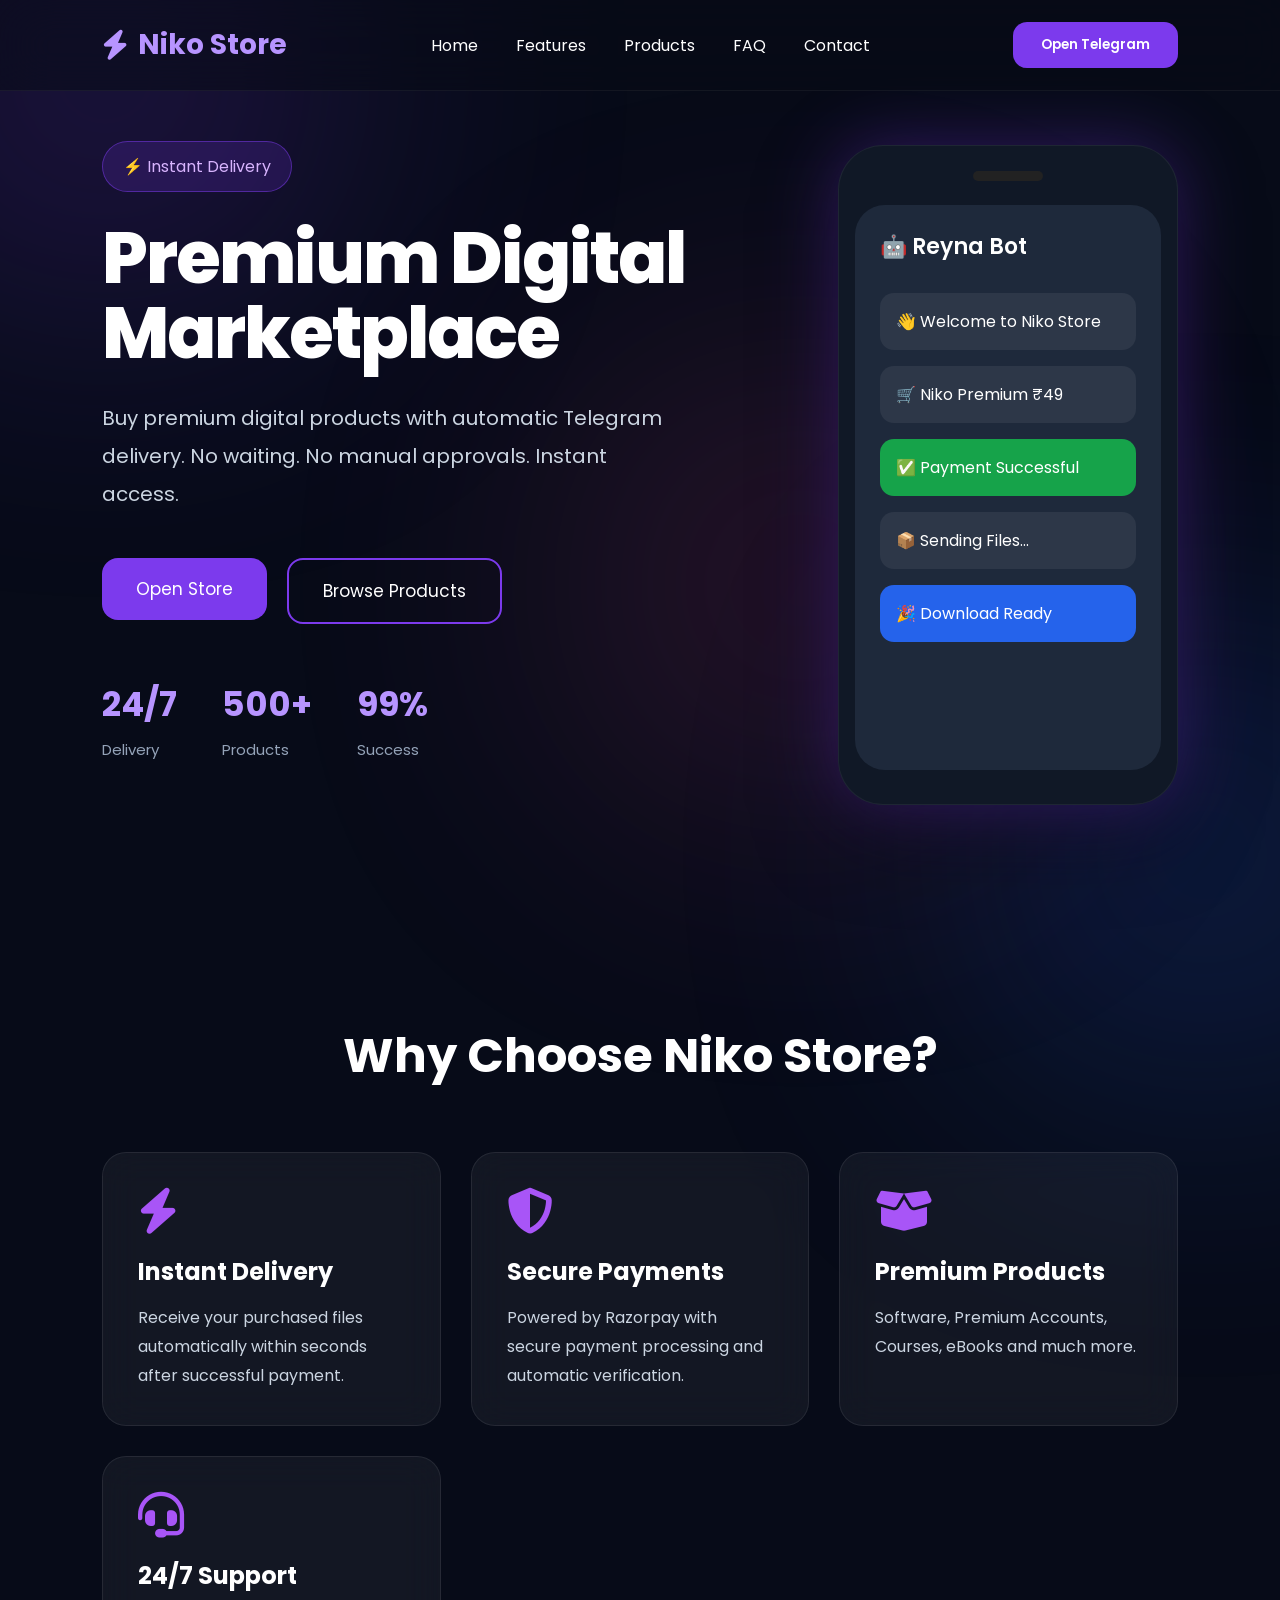
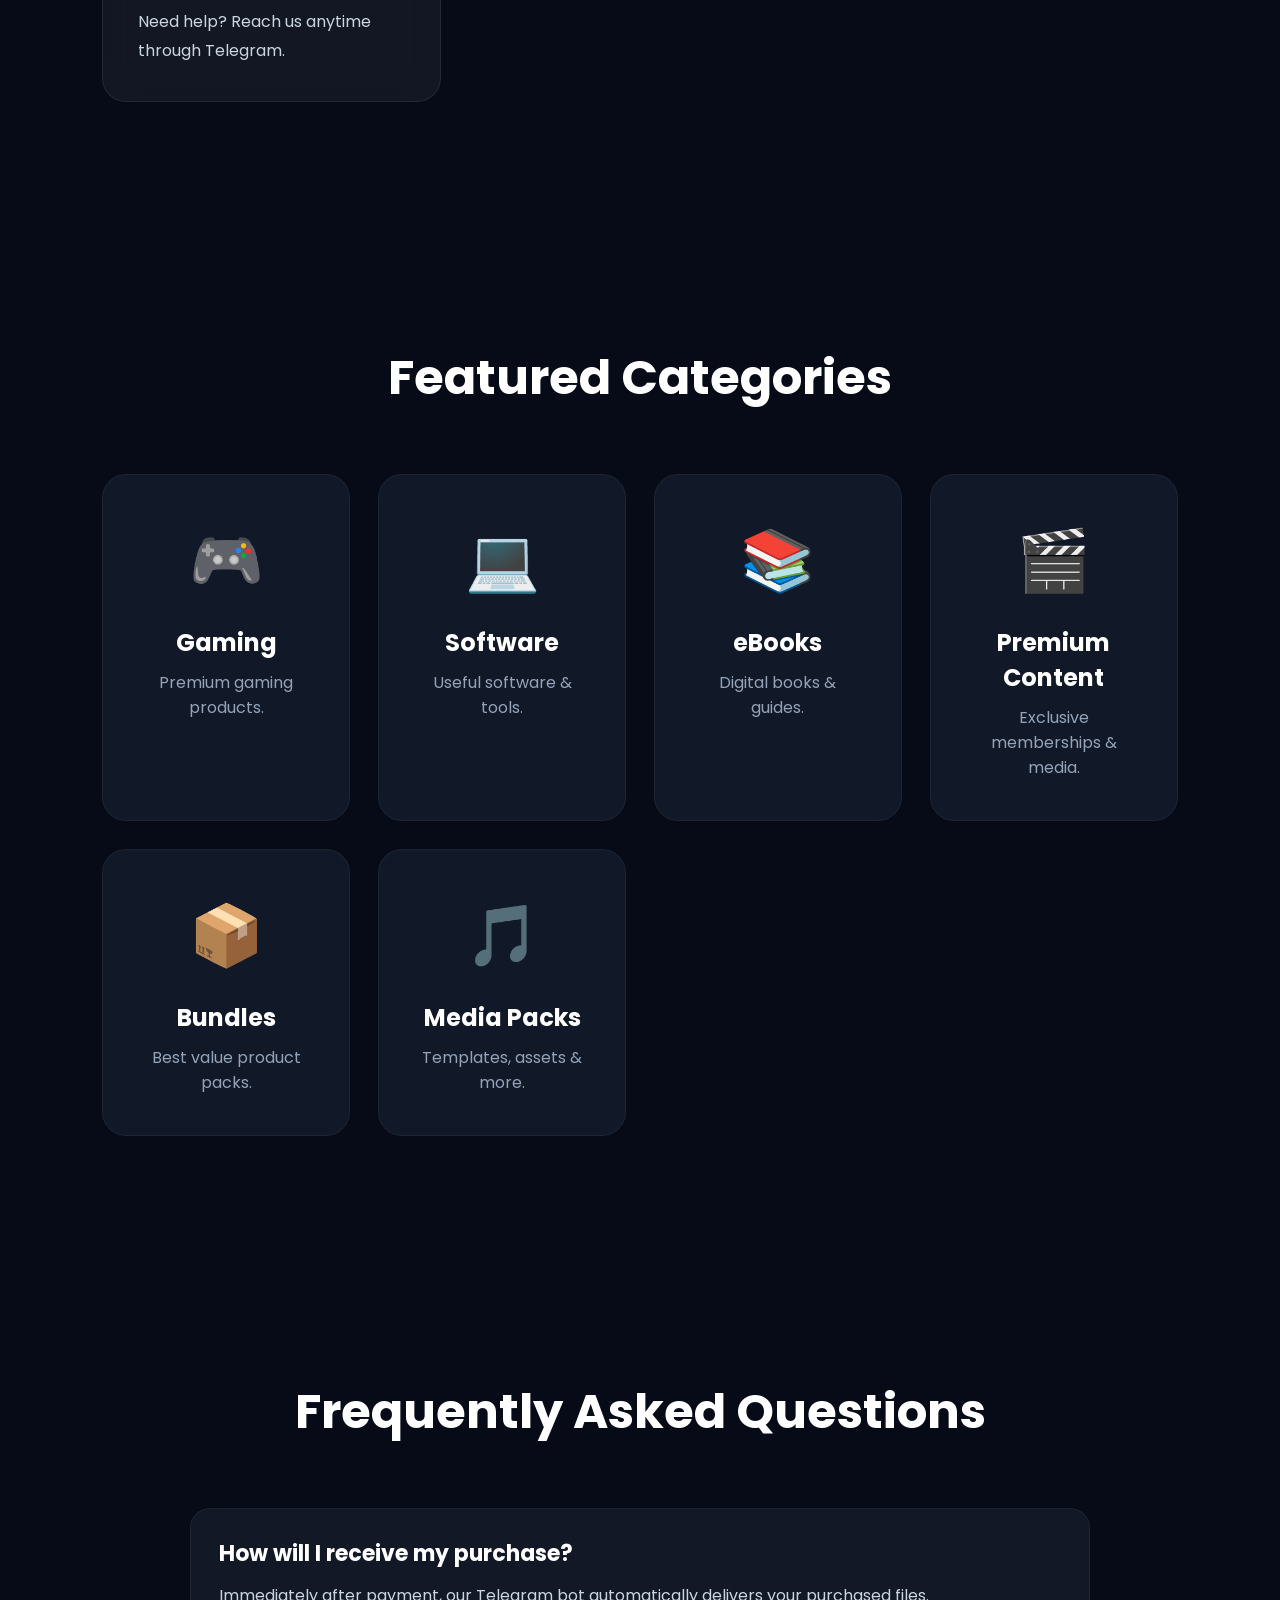
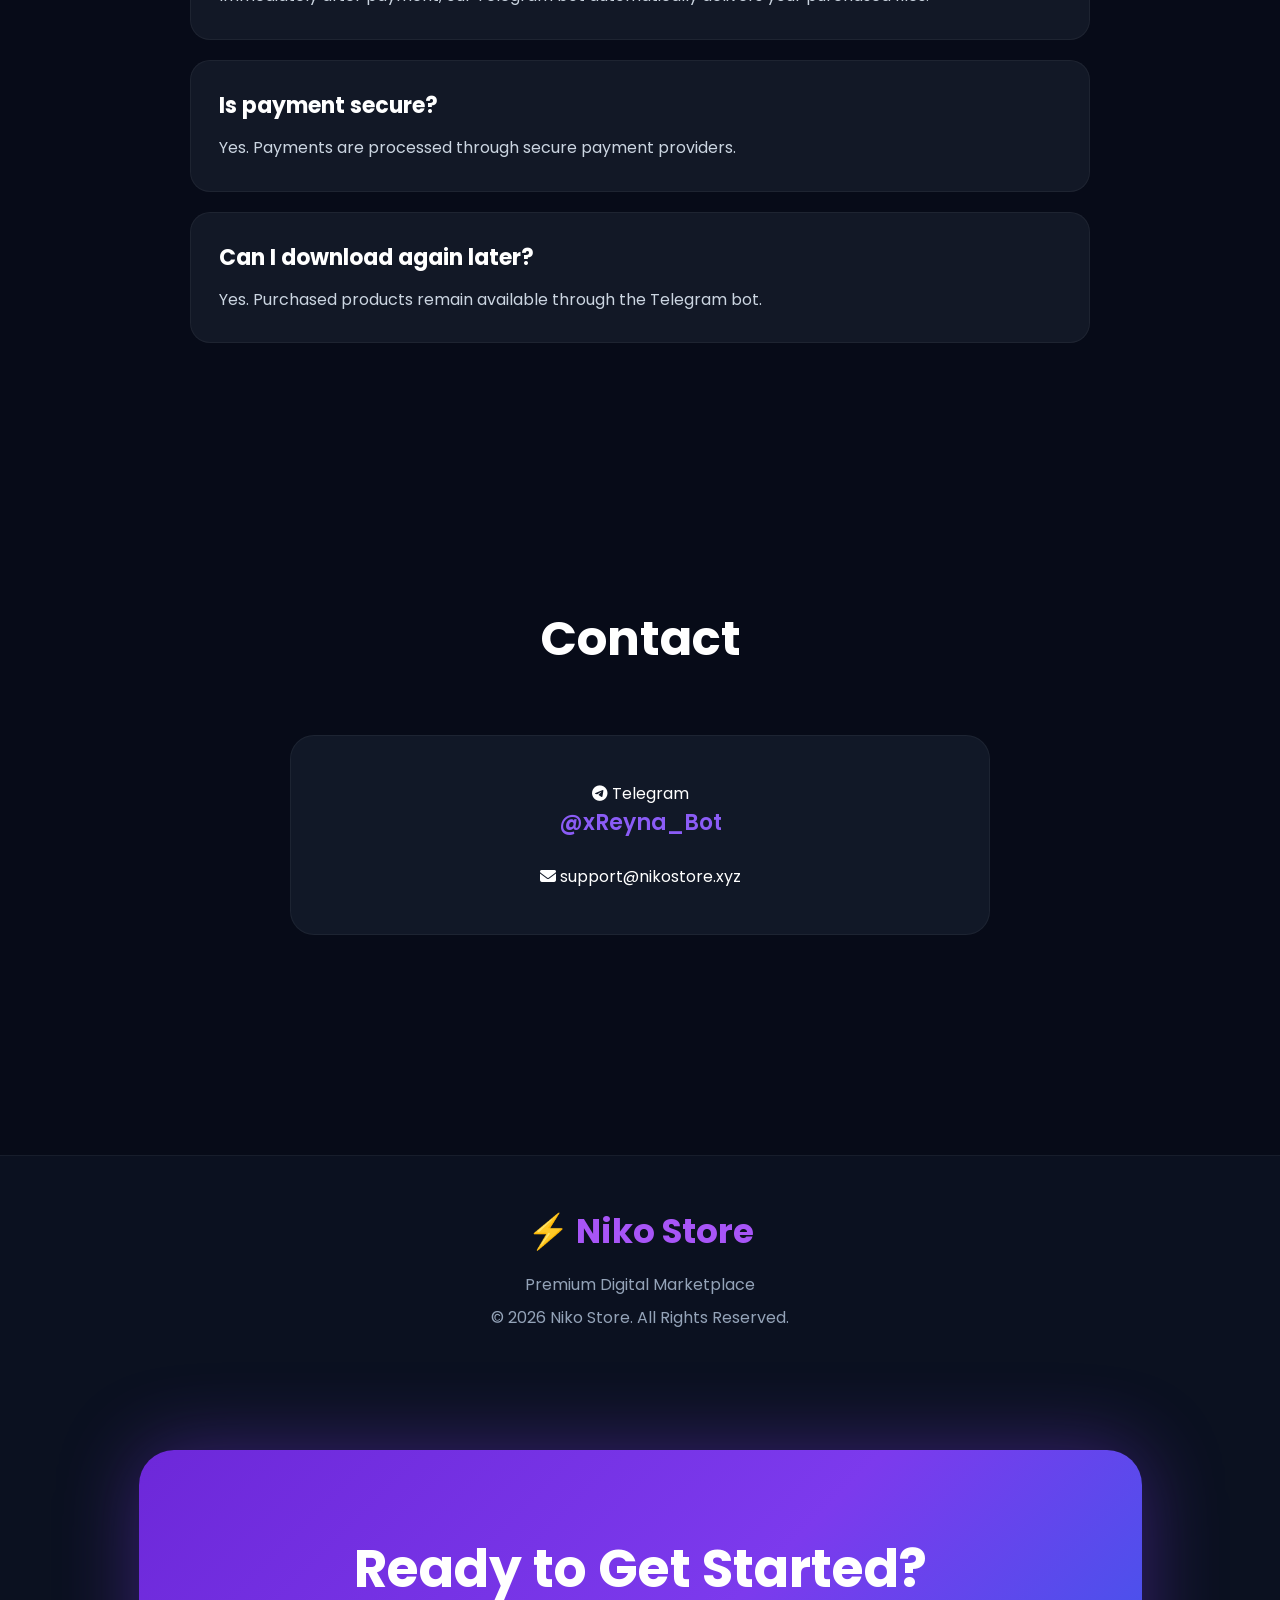
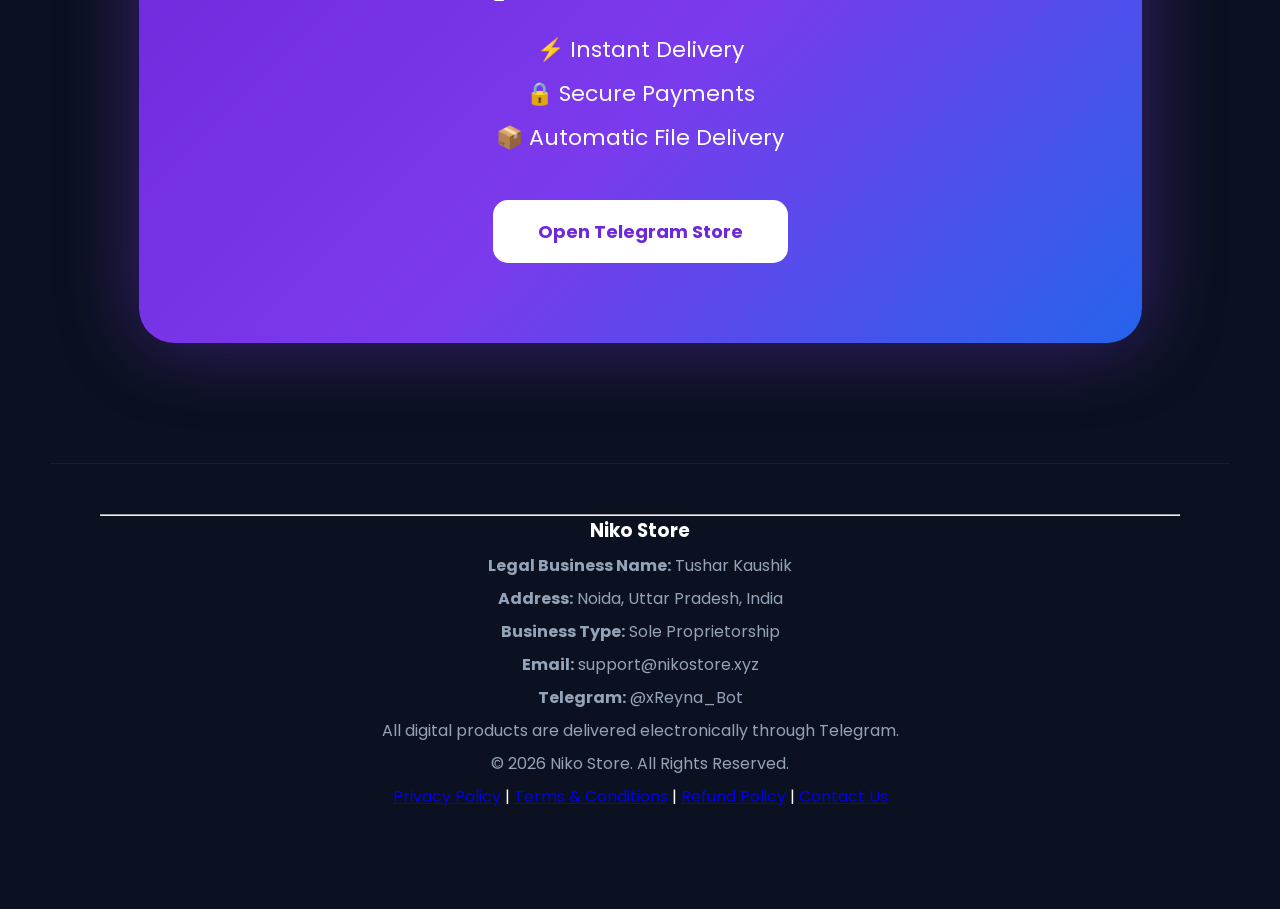
==== index.html @ 5392fd3d "Added policy pages and footer" ====
<!DOCTYPE html>
<html lang="en">

<head>

<meta charset="UTF-8">

<meta name="viewport"
content="width=device-width, initial-scale=1.0">

<title>Niko Store</title>

<link rel="stylesheet" href="style.css">

<link rel="preconnect"
href="https://fonts.googleapis.com">

<link rel="preconnect"
href="https://fonts.gstatic.com"z
crossorigin>

<link href="https://fonts.googleapis.com/css2?family=Poppins:wght@300;400;500;600;700;800&display=swap"
rel="stylesheet">

<link rel="stylesheet"
href="https://cdnjs.cloudflare.com/ajax/libs/font-awesome/6.7.2/css/all.min.css">

</head>

<body>

<div class="blob blob1"></div>

<div class="blob blob2"></div>

<div class="blob blob3"></div>

<nav>

<div class="logo">

<i class="fa-solid fa-bolt"></i>

<span>Niko Store</span>

</div>

<ul>

<li>

<a href="#home">

Home

</a>

</li>

<li>

<a href="#features">

Features

</a>

</li>

<li>

<a href="#products">

Products

</a>

</li>

<li>

<a href="#faq">

FAQ

</a>

</li>

<li>

<a href="#contact">

Contact

</a>

</li>

</ul>

<a href="https://t.me/xReyna_Bot"
target="_blank">

<button class="nav-btn">

Open Telegram

</button>

</a>

</nav>

<section
class="hero"
id="home">

<div class="hero-left">

<span class="badge">

⚡ Instant Delivery

</span>

<h1>

Premium Digital Marketplace

</h1>

<p>

Buy premium digital products with automatic Telegram delivery.

No waiting.

No manual approvals.

Instant access.

</p>

<div class="hero-buttons">

<a
href="https://t.me/xReyna_Bot"
target="_blank">

<button class="primary">

Open Store

</button>

</a>

<button
class="secondary"
onclick="scrollToProducts()">

Browse Products

</button>

</div>

<div class="hero-stats">

<div>

<h2>

24/7

</h2>

<p>

Delivery

</p>

</div>

<div>

<h2>

500+

</h2>

<p>

Products

</p>

</div>

<div>

<h2>

99%

</h2>

<p>

Success

</p>

</div>

</div>

</div>

<div class="hero-right">

<div class="phone">

<div class="phone-top">

<div class="camera"></div>

</div>

<div class="screen">

<div class="chat-header">

🤖 Reyna Bot

</div>

<div class="message">

👋 Welcome to Niko Store

</div>

<div class="message">

🛒 Niko Premium

₹49                                                                                                                                                                                                                                                                                                                                                                                                                                                                                                                                                                                                                                                                                                                                                                                                                                                                                                                                                                                                                                                                                                                                                                                                                                                                                                                                                                                                                                                                                                                                                                                                                                                                                                                                                                                                                                                                                                                                                                                                                                                                                                                                                                                                                                                                                                                                                                                                                                                                                                                                                                                                                                                                                                                                                                                                                                                                                                                                                                                                                                                                                                                                                                                                                                                                                                                                                                                                                                                                                                                                                                                                                                                                                                                                                                                                                                                                                                                                                                                                                                                                                                                                                                                                                                                                                                                                                                                                                                                                                                                                                                                                                                                                                                                                                                                                                                                                                                                                                                                                                                                                                                                                                                                                                                                                                                                                                                                                                                                                                                                                                                                                                                                                                                                                                                                                                                                                                                                                                                                                                                                                                                                                                                                                                                                                                                                                                                                                                                                                                                                                                                                                                                                                                                                                                                                                                                                                                                                                                                                                                                                                                                                                                                                                                                                                                                                                                                                                                                                                                                                                                                                                                                                                                                                                                                                                                                                                                                                                                                                                                                                                                                                                                                                                                                                                                                                                                                                                                                                                                                                                                                                                                                                                                                                                                                                                                                                                                                                                                                                                                                                                                                                                                                                                                                                                                                                                                                                                                                                                                                                                                                                                                                                                                                                                                                                                                                                                                                                                                                                                                                                                                                                                                                                                                                                                                                                                                                                                                                                                                                                                                                                                                                                                                                                                                                                                                                                                                                                                                                                                                                                                                                                                                                                                                                                                                                                                                                                                                                                                                                                                                                                                                                                                                                                                                                                                                                                                                                                                                                                                                                                                                                                                                                                                                                                                                                                                                                                                                                                                                                                                                                                                                                                                                                                                                                                                                                                                                                                                                                                                                                                                                                                                                                                                                                                                                                                                                                                                                                                                                                                                                                                                                                                                                                                                                                                                                                                                                                                                                                                                                                                                                                                                                                                                                                                                                                                                                                                                                                                                                                                                                                                                                                                                                                                                                                                                                                                                                                                                                                                                                                                                                                                                                                                                                                                                                                                                                                                                                                                                                                                                                                                                                                                                                                                                                                                                                                                                                                                                                                                                                                                                                                                                                                                                                                                                                                                                                                                                        

</div>

<div class="message green">

✅ Payment Successful

</div>

<div class="message">

📦 Sending Files...

</div>

<div class="message blue">

🎉 Download Ready

</div>

</div>

</div>

</div>

</section>

<section class="features" id="features">

    <h2 class="section-title">Why Choose Niko Store?</h2>

    <div class="feature-grid">

        <div class="feature-card">
            <i class="fa-solid fa-bolt"></i>
            <h3>Instant Delivery</h3>
            <p>
                Receive your purchased files automatically
                within seconds after successful payment.
            </p>
        </div>

        <div class="feature-card">
            <i class="fa-solid fa-shield-halved"></i>
            <h3>Secure Payments</h3>
            <p>
                Powered by Razorpay with secure payment
                processing and automatic verification.
            </p>
        </div>

        <div class="feature-card">
            <i class="fa-solid fa-box-open"></i>
            <h3>Premium Products</h3>
            <p>
                Software, Premium Accounts,
                Courses, eBooks and much more.
            </p>
        </div>

        <div class="feature-card">
            <i class="fa-solid fa-headset"></i>
            <h3>24/7 Support</h3>
            <p>
                Need help?
                Reach us anytime through Telegram.
            </p>
        </div>

    </div>

</section>

<section class="products" id="products">

<h2 class="section-title">

Featured Categories

</h2>

<div class="product-grid">

<div class="product-card">

<div class="emoji">

🎮

</div>

<h3>

Gaming

</h3>

<p>

Premium gaming products.

</p>

</div>

<div class="product-card">

<div class="emoji">

💻

</div>

<h3>

Software

</h3>

<p>

Useful software & tools.

</p>

</div>

<div class="product-card">

<div class="emoji">

📚

</div>

<h3>

eBooks

</h3>

<p>

Digital books & guides.

</p>

</div>

<div class="product-card">

<div class="emoji">

🎬

</div>

<h3>

Premium Content

</h3>

<p>

Exclusive memberships & media.

</p>

</div>

<div class="product-card">

<div class="emoji">

📦

</div>

<h3>

Bundles

</h3>

<p>

Best value product packs.

</p>

</div>

<div class="product-card">

<div class="emoji">

🎵

</div>

<h3>

Media Packs

</h3>

<p>

Templates, assets & more.

</p>

</div>

</div>

</section>

<section class="faq" id="faq">

<h2 class="section-title">

Frequently Asked Questions

</h2>

<div class="faq-container">

<div class="faq-item">

<h3>

How will I receive my purchase?

</h3>

<p>

Immediately after payment,
our Telegram bot automatically
delivers your purchased files.

</p>

</div>

<div class="faq-item">

<h3>

Is payment secure?

</h3>

<p>

Yes.
Payments are processed through
secure payment providers.

</p>

</div>

<div class="faq-item">

<h3>

Can I download again later?

</h3>

<p>

Yes.
Purchased products remain available
through the Telegram bot.

</p>

</div>

</div>

</section>

<section class="contact" id="contact">

<h2 class="section-title">

Contact

</h2>

<div class="contact-box">

<p>

<i class="fa-brands fa-telegram"></i>

Telegram

</p>

<a
href="https://t.me/xReyna_Bot"
target="_blank">

@xReyna_Bot

</a>

<br><br>

<p>

<i class="fa-solid fa-envelope"></i>

support@nikostore.xyz

</p>

</div>

</section>

<footer>

<div class="footer-logo">

⚡ Niko Store

</div>

<p>

Premium Digital Marketplace

</p>

<p>

© 2026 Niko Store.
All Rights Reserved.

</p>

<section class="cta">

<h2>

Ready to Get Started?

</h2>

<p>

⚡ Instant Delivery

<br>

🔒 Secure Payments

<br>

📦 Automatic File Delivery

</p>

<a href="https://t.me/xReyna_Bot" target="_blank">

<button>

Open Telegram Store

</button>

</a>

</section>

<footer>

    <!-- Existing footer -->

    <div class="legal-info">
        <hr>

        <h3>Niko Store</h3>

        <p><strong>Legal Business Name:</strong> Tushar Kaushik</p>
        <p><strong>Address:</strong> Noida, Uttar Pradesh, India</p>
        <p><strong>Business Type:</strong> Sole Proprietorship</p>
        <p><strong>Email:</strong> support@nikostore.xyz</p>
        <p><strong>Telegram:</strong> @xReyna_Bot</p>
        <p>All digital products are delivered electronically through Telegram.</p>

        <p>© 2026 Niko Store. All Rights Reserved.</p>

        <!-- ADD THESE HERE -->
        <div class="footer-links">
            <a href="privacy.html">Privacy Policy</a> |
            <a href="terms.html">Terms & Conditions</a> |
            <a href="refund.html">Refund Policy</a> |
            <a href="contact.html">Contact Us</a>
        </div>

    </div>

</footer>

</footer>

<script src="script.js"></script>

</body>

</html>
---- style.css ----
/* =======================================
   NIKO STORE
======================================= */

*{
margin:0;
padding:0;
box-sizing:border-box;
font-family:'Poppins',sans-serif;
scroll-behavior:smooth;
}

body{

background:#070b18;
color:#fff;
overflow-x:hidden;

}

/* ==========================
BACKGROUND
========================== */

.blob{

position:fixed;

width:450px;

height:450px;

border-radius:50%;

filter:blur(140px);

opacity:.25;

z-index:-2;

animation:float 14s infinite ease-in-out;

}

.blob1{

background:#7c3aed;

top:-150px;

left:-120px;

}

.blob2{

background:#2563eb;

bottom:-180px;

right:-150px;

animation-delay:2s;

}

.blob3{

background:#ec4899;

top:40%;

left:45%;

opacity:.18;

animation-delay:5s;

}

/* ==========================
NAVBAR
========================== */

nav{

position:fixed;

top:0;

left:0;

width:100%;

padding:22px 8%;

display:flex;

justify-content:space-between;

align-items:center;

backdrop-filter:blur(25px);

background:rgba(9,12,22,.55);

border-bottom:1px solid rgba(255,255,255,.05);

z-index:999;

}

.logo{

display:flex;

align-items:center;

gap:10px;

font-size:28px;

font-weight:700;

color:#b794ff;

}

.logo i{

font-size:30px;

}

nav ul{

display:flex;

list-style:none;

gap:38px;

}

nav a{

color:white;

text-decoration:none;

transition:.35s;

}

nav a:hover{

color:#9f7aea;

}

.nav-btn{

padding:13px 28px;

border:none;

border-radius:14px;

background:#7c3aed;

color:white;

font-weight:600;

cursor:pointer;

transition:.35s;

}

.nav-btn:hover{

transform:translateY(-3px);

box-shadow:0 0 35px #7c3aed;

}

/* ==========================
HERO
========================== */

.hero{

min-height:100vh;

display:flex;

align-items:center;

justify-content:space-between;

gap:40px;

padding:130px 8% 80px;

}

.hero-left{

flex:1;

max-width:620px;

}

.badge{

display:inline-block;

padding:12px 20px;

background:rgba(124,58,237,.18);

border:1px solid rgba(124,58,237,.5);

border-radius:999px;

color:#d8b4fe;

margin-bottom:28px;

}

.hero h1{

font-size:72px;

font-weight:800;

line-height:1.05;

margin-bottom:28px;

letter-spacing:-2px;

}

.hero p{

font-size:20px;

line-height:1.9;

color:#cbd5e1;

margin-bottom:45px;

max-width:560px;

}

.hero-buttons{

display:flex;

gap:20px;

margin-bottom:55px;

}

.primary,
.secondary{

padding:18px 34px;

border:none;

border-radius:16px;

font-size:17px;

cursor:pointer;

transition:.35s;

}

.primary{

background:#7c3aed;

color:white;

}

.secondary{

background:transparent;

border:2px solid #7c3aed;

color:white;

}

.primary:hover,
.secondary:hover{

transform:translateY(-5px);

box-shadow:0 0 35px #7c3aed;

}

/* ==========================
STATS
========================== */

.hero-stats{

display:flex;

gap:45px;

}

.hero-stats h2{

font-size:34px;

color:#b794ff;

}

.hero-stats p{

margin-top:6px;

font-size:15px;

color:#94a3b8;

}

/* ==========================
PHONE
========================== */

.phone{

width:340px;

height:660px;

border-radius:45px;

padding:16px;

background:#101826;

border:1px solid rgba(255,255,255,.06);

box-shadow:

0 0 70px rgba(124,58,237,.35),

0 30px 80px rgba(0,0,0,.5);

animation:floatPhone 5s ease-in-out infinite;

}

.phone-top{

height:28px;

display:flex;

justify-content:center;

align-items:center;

}

.camera{

width:70px;

height:10px;

background:#222;

border-radius:999px;

}

.screen{

margin-top:15px;

height:565px;

background:#1e293b;

border-radius:30px;

padding:25px;

}

.chat-header{

font-size:22px;

font-weight:600;

margin-bottom:30px;

}

.message{

background:#2d3748;

padding:16px;

border-radius:14px;

margin-bottom:16px;

animation:fadeUp .7s ease;

}

.green{

background:#16a34a;

}

.blue{

background:#2563eb;

}

/* ==========================
SECTION TITLES
========================== */

.section-title{

text-align:center;

font-size:48px;

margin-bottom:60px;

font-weight:700;

}

.features,
.products,
.faq,
.contact{

padding:120px 8%;

}

/* ==========================
FEATURES
========================== */

.feature-grid{

display:grid;

grid-template-columns:repeat(auto-fit,minmax(260px,1fr));

gap:30px;

}

.feature-card{

background:rgba(255,255,255,.05);

backdrop-filter:blur(18px);

border:1px solid rgba(255,255,255,.08);

padding:35px;

border-radius:24px;

transition:.35s;

}

.feature-card:hover{

transform:translateY(-10px);

box-shadow:0 0 45px rgba(124,58,237,.35);

}

.feature-card i{

font-size:46px;

color:#a855f7;

margin-bottom:20px;

}

.feature-card h3{

margin-bottom:15px;

font-size:24px;

}

.feature-card p{

line-height:1.8;

color:#cbd5e1;

}

/* ==========================
PRODUCTS
========================== */

.product-grid{

display:grid;

grid-template-columns:repeat(auto-fit,minmax(240px,1fr));

gap:28px;

}

.product-card{

background:#111827;

padding:40px;

border-radius:24px;

text-align:center;

transition:.35s;

border:1px solid rgba(255,255,255,.05);

}

.product-card:hover{

transform:translateY(-10px);

box-shadow:0 0 40px rgba(124,58,237,.45);

}

.emoji{

font-size:60px;

margin-bottom:20px;

}

.product-card h3{

font-size:24px;

margin-bottom:10px;

}

.product-card p{

color:#94a3b8;

}

/* ==========================
FAQ
========================== */

.faq-container{

max-width:900px;

margin:auto;

}

.faq-item{

background:#121826;

padding:28px;

border-radius:20px;

margin-bottom:20px;

transition:.3s;

border:1px solid rgba(255,255,255,.05);

}

.faq-item:hover{

transform:translateX(8px);

border-color:#7c3aed;

}

.faq-item h3{

margin-bottom:12px;

font-size:22px;

}

.faq-item p{

color:#cbd5e1;

line-height:1.8;

}

/* ==========================
CONTACT
========================== */

.contact-box{

max-width:700px;

margin:auto;

text-align:center;

background:#111827;

padding:45px;

border-radius:24px;

border:1px solid rgba(255,255,255,.05);

}

.contact-box a{

color:#8b5cf6;

text-decoration:none;

font-weight:600;

font-size:22px;

}

/* ==========================
FOOTER
========================== */

footer{

margin-top:100px;

padding:50px;

text-align:center;

background:#0b1120;

border-top:1px solid rgba(255,255,255,.05);

}

.footer-logo{

font-size:34px;

font-weight:700;

color:#a855f7;

margin-bottom:15px;

}

footer p{

color:#94a3b8;

margin:8px 0;

}

/* ==========================
ANIMATIONS
========================== */

@keyframes float{

0%{

transform:translate(0,0);

}

50%{

transform:translate(60px,-40px);

}

100%{

transform:translate(0,0);

}

}

@keyframes floatPhone{

0%{

transform:translateY(0px);

}

50%{

transform:translateY(-18px);

}

100%{

transform:translateY(0px);

}

}

@keyframes fadeUp{

from{

opacity:0;

transform:translateY(25px);

}

to{

opacity:1;

transform:translateY(0);

}

}

/* ==========================
RESPONSIVE
========================== */

@media(max-width:1000px){

.hero{

flex-direction:column;

text-align:center;

}

.hero-buttons{

justify-content:center;

}

.hero-stats{

justify-content:center;

flex-wrap:wrap;

}

nav ul{

display:none;

}

.hero h1{

font-size:48px;

}

.phone{

margin-top:40px;

}

.section-title{

font-size:38px;

}

}

@media(max-width:600px){

.hero{

padding-top:140px;

}

.hero h1{

font-size:38px;

}

.hero p{

font-size:17px;

}

.phone{

width:290px;

height:560px;

}

.screen{

height:485px;

}

}

/* CTA */

.cta{

margin:120px auto;

width:85%;

padding:80px;

text-align:center;

border-radius:35px;

background:linear-gradient(135deg,#6d28d9,#7c3aed,#2563eb);

box-shadow:0 0 80px rgba(124,58,237,.4);

}

.cta h2{

font-size:52px;

margin-bottom:20px;

}

.cta p{

font-size:22px;

line-height:2;

margin-bottom:40px;

color:white;

}

.cta button{

padding:18px 45px;

font-size:18px;

font-weight:700;

border:none;

border-radius:15px;

background:white;

color:#6d28d9;

cursor:pointer;

transition:.3s;

}

.cta button:hover{

transform:scale(1.07);

}
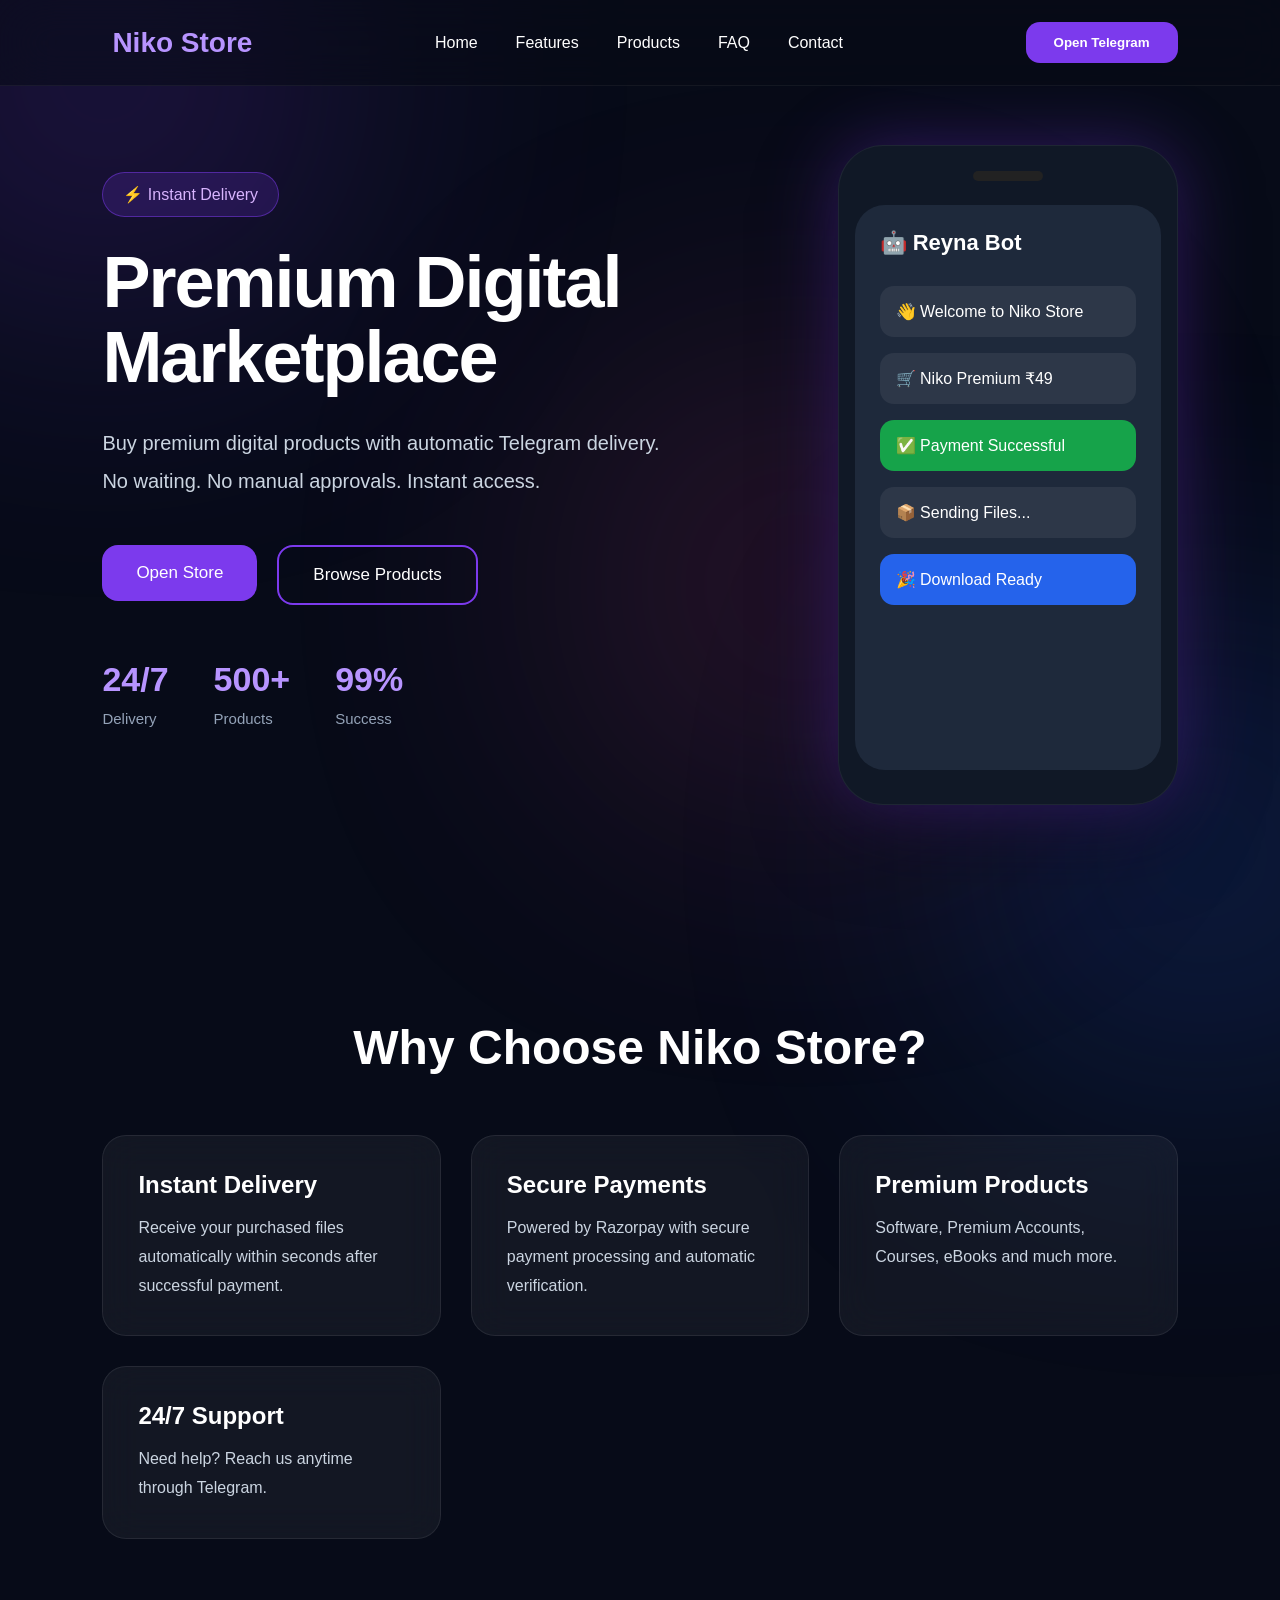
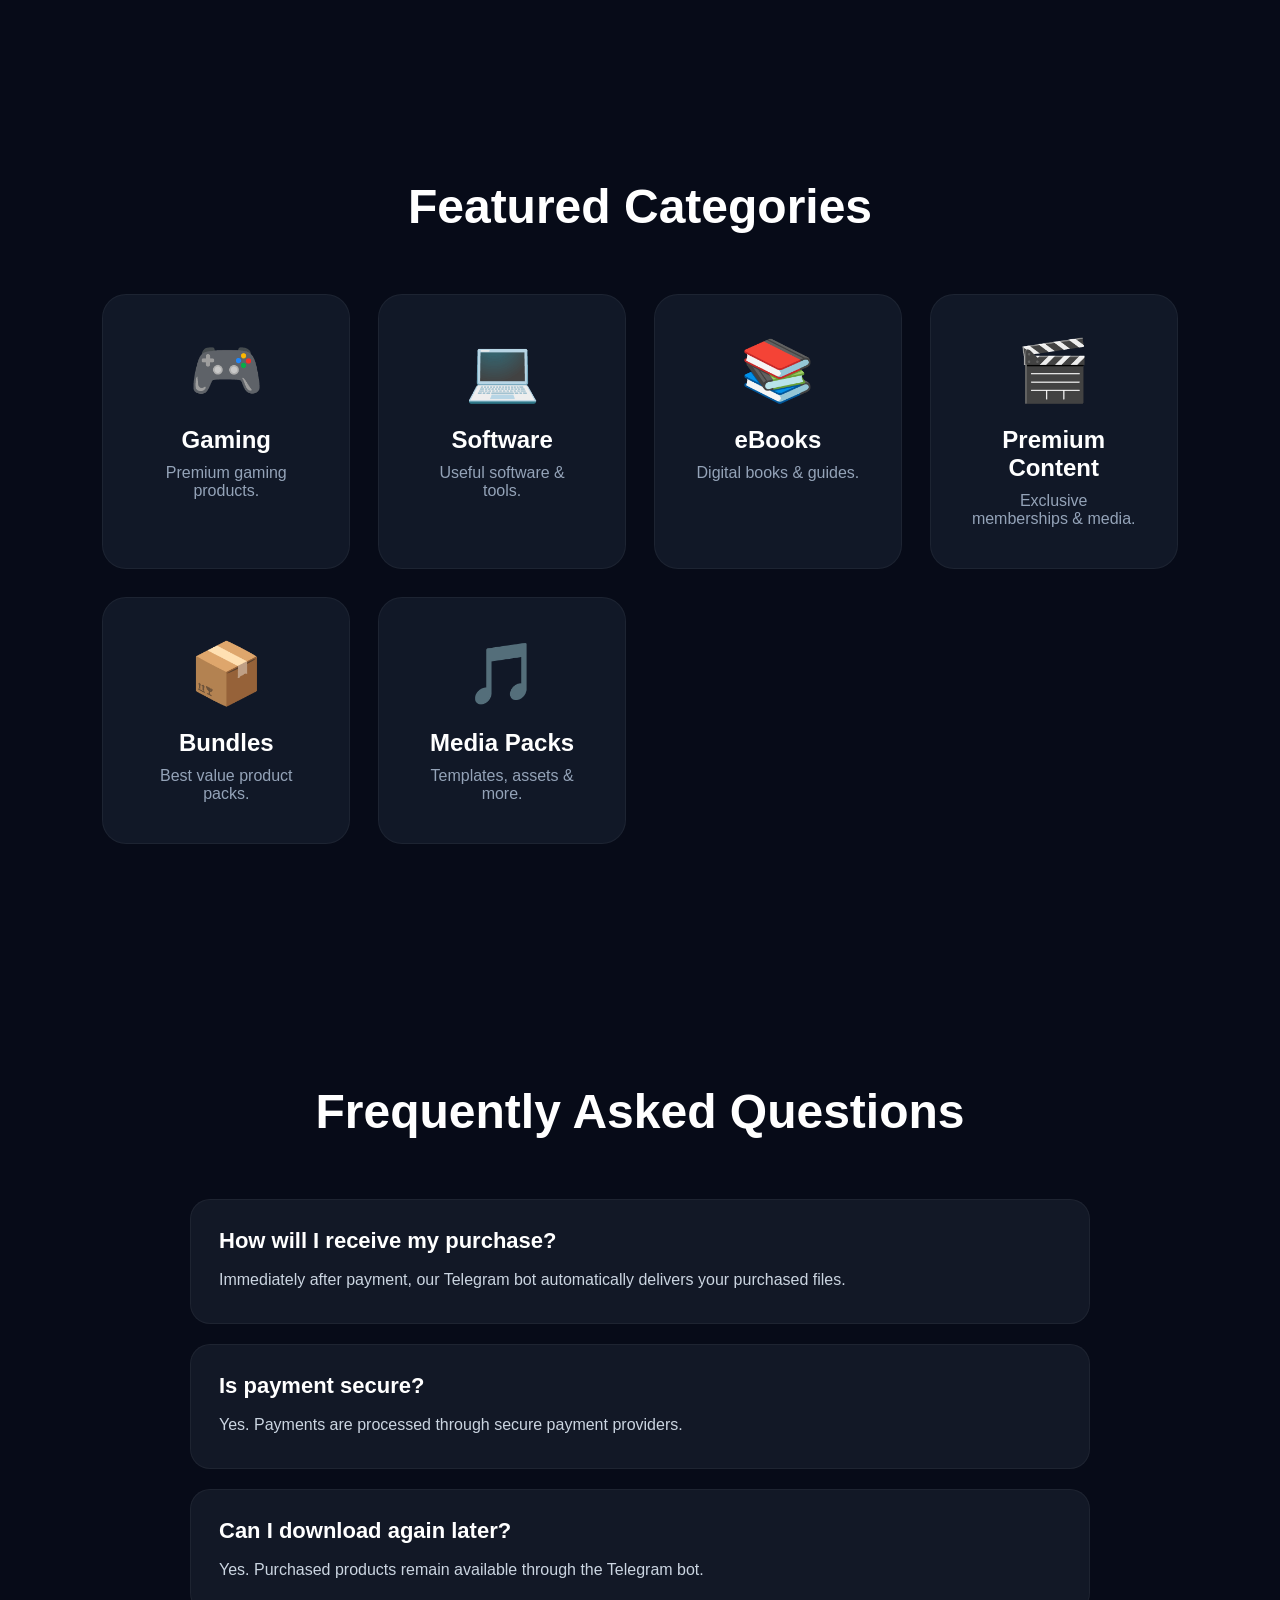
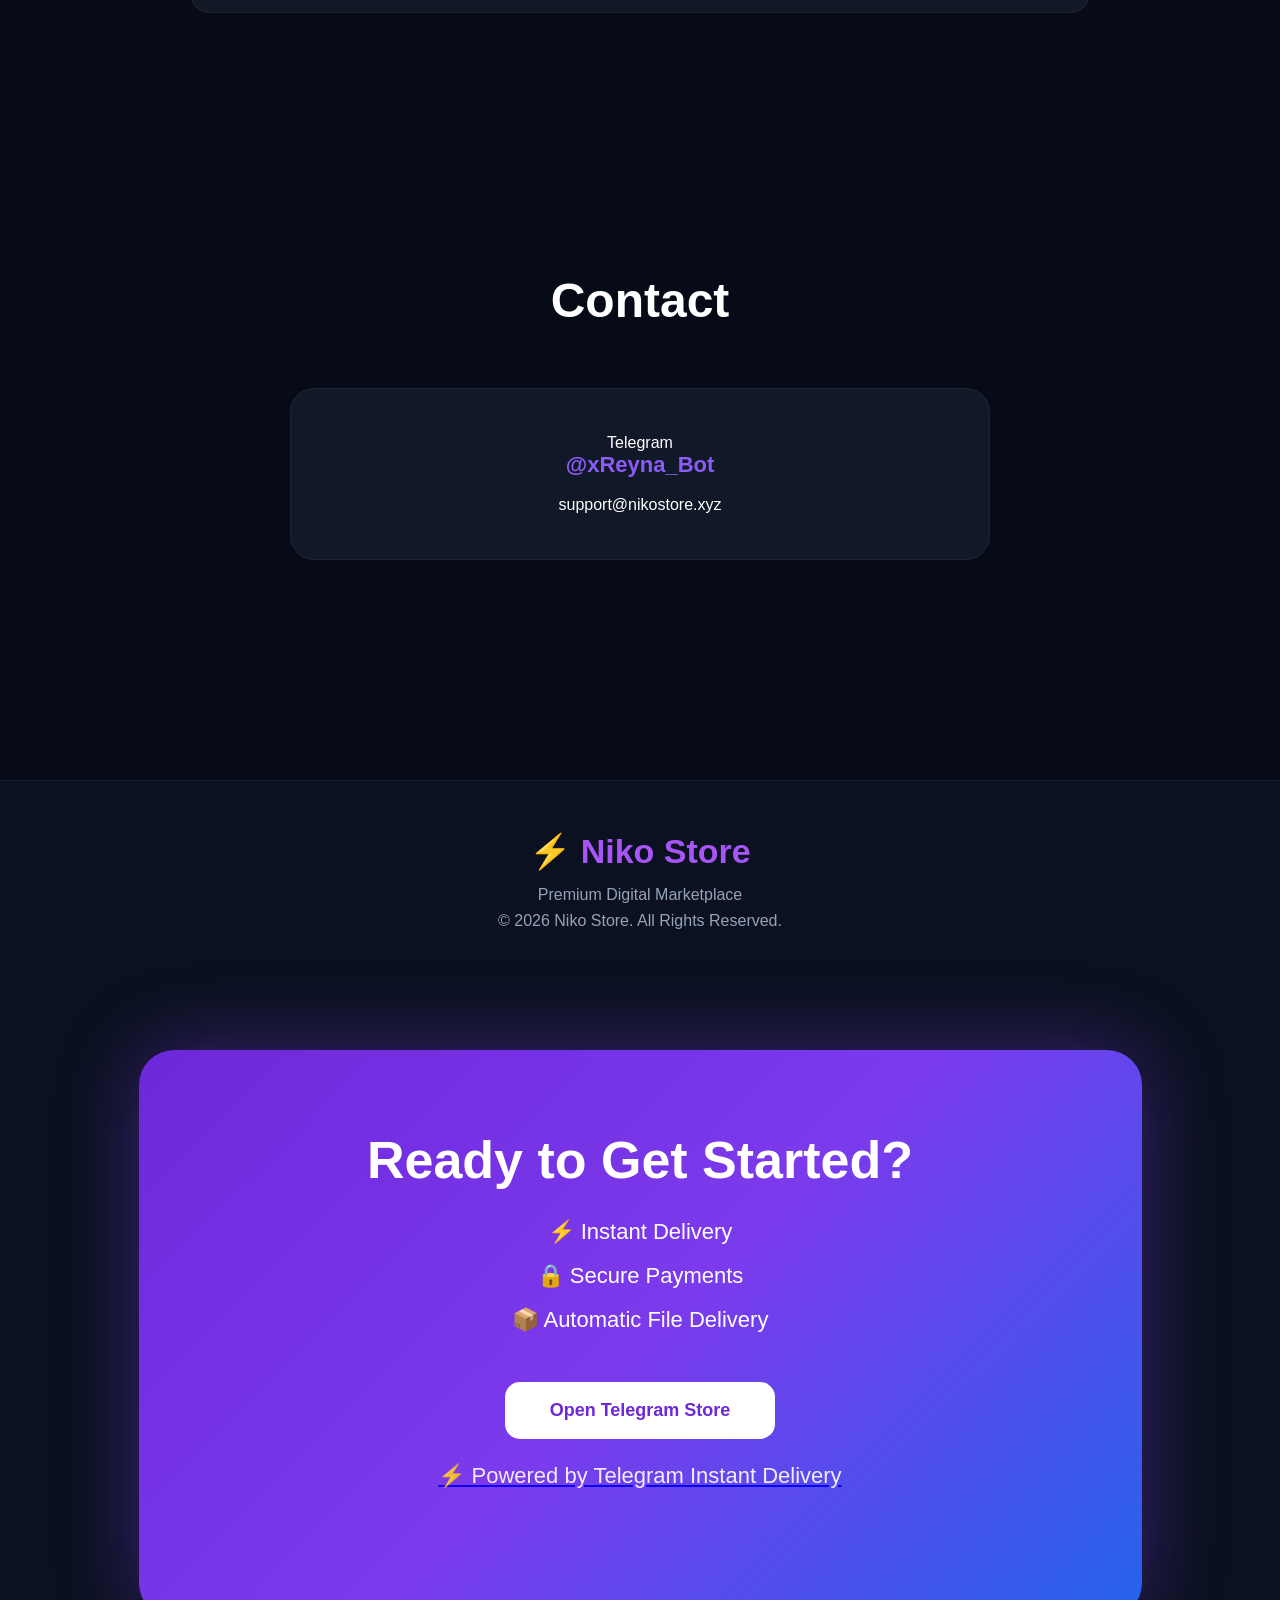
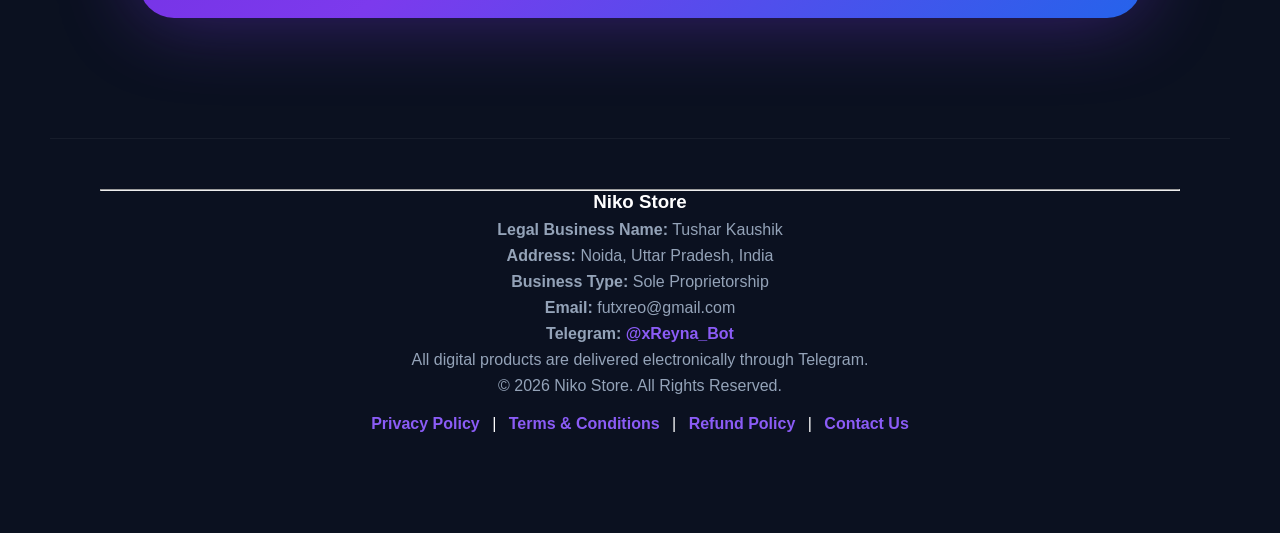
==== commit bb369c24: "Final website update" ====
--- a/index.html
+++ b/index.html
@@ -3,669 +3,659 @@
 
 <head>
 
-<meta charset="UTF-8">
-
-<meta name="viewport"
-content="width=device-width, initial-scale=1.0">
-
-<title>Niko Store</title>
-
-<link rel="stylesheet" href="style.css">
-
-<link rel="preconnect"
-href="https://fonts.googleapis.com">
-
-<link rel="preconnect"
-href="https://fonts.gstatic.com"z
-crossorigin>
-
-<link href="https://fonts.googleapis.com/css2?family=Poppins:wght@300;400;500;600;700;800&display=swap"
-rel="stylesheet">
-
-<link rel="stylesheet"
-href="https://cdnjs.cloudflare.com/ajax/libs/font-awesome/6.7.2/css/all.min.css">
+    <meta charset="UTF-8">
+    <meta name="viewport" content="width=device-width, initial-scale=1.0">
+
+    <title>Niko Store | Instant Telegram Delivery</title>
+
+    <meta name="description"
+        content="Buy premium Telegram products with secure payments and instant automatic delivery.">
+
+    <link rel="icon" type="image/png" href="assets/favicon.png">
+
+    <link rel="stylesheet" href="style.css">
 
 </head>
 
 <body>
 
-<div class="blob blob1"></div>
-
-<div class="blob blob2"></div>
-
-<div class="blob blob3"></div>
-
-<nav>
-
-<div class="logo">
-
-<i class="fa-solid fa-bolt"></i>
-
-<span>Niko Store</span>
-
-</div>
-
-<ul>
-
-<li>
-
-<a href="#home">
-
-Home
-
-</a>
-
-</li>
-
-<li>
-
-<a href="#features">
-
-Features
-
-</a>
-
-</li>
-
-<li>
-
-<a href="#products">
-
-Products
-
-</a>
-
-</li>
-
-<li>
-
-<a href="#faq">
-
-FAQ
-
-</a>
-
-</li>
-
-<li>
-
-<a href="#contact">
-
-Contact
-
-</a>
-
-</li>
-
-</ul>
-
-<a href="https://t.me/xReyna_Bot"
-target="_blank">
-
-<button class="nav-btn">
-
-Open Telegram
-
-</button>
-
-</a>
-
-</nav>
-
-<section
-class="hero"
-id="home">
-
-<div class="hero-left">
-
-<span class="badge">
-
-⚡ Instant Delivery
-
-</span>
-
-<h1>
-
-Premium Digital Marketplace
-
-</h1>
-
-<p>
-
-Buy premium digital products with automatic Telegram delivery.
-
-No waiting.
-
-No manual approvals.
-
-Instant access.
-
-</p>
-
-<div class="hero-buttons">
-
-<a
-href="https://t.me/xReyna_Bot"
-target="_blank">
-
-<button class="primary">
-
-Open Store
-
-</button>
-
-</a>
-
-<button
-class="secondary"
-onclick="scrollToProducts()">
-
-Browse Products
-
-</button>
-
-</div>
-
-<div class="hero-stats">
-
-<div>
-
-<h2>
-
-24/7
-
-</h2>
-
-<p>
-
-Delivery
-
-</p>
-
-</div>
-
-<div>
-
-<h2>
-
-500+
-
-</h2>
-
-<p>
-
-Products
-
-</p>
-
-</div>
-
-<div>
-
-<h2>
-
-99%
-
-</h2>
-
-<p>
-
-Success
-
-</p>
-
-</div>
-
-</div>
-
-</div>
-
-<div class="hero-right">
-
-<div class="phone">
-
-<div class="phone-top">
-
-<div class="camera"></div>
-
-</div>
-
-<div class="screen">
-
-<div class="chat-header">
-
-🤖 Reyna Bot
-
-</div>
-
-<div class="message">
-
-👋 Welcome to Niko Store
-
-</div>
-
-<div class="message">
-
-🛒 Niko Premium
-
-₹49                                                                                                                                                                                                                                                                                                                                                                                                                                                                                                                                                                                                                                                                                                                                                                                                                                                                                                                                                                                                                                                                                                                                                                                                                                                                                                                                                                                                                                                                                                                                                                                                                                                                                                                                                                                                                                                                                                                                                                                                                                                                                                                                                                                                                                                                                                                                                                                                                                                                                                                                                                                                                                                                                                                                                                                                                                                                                                                                                                                                                                                                                                                                                                                                                                                                                                                                                                                                                                                                                                                                                                                                                                                                                                                                                                                                                                                                                                                                                                                                                                                                                                                                                                                                                                                                                                                                                                                                                                                                                                                                                                                                                                                                                                                                                                                                                                                                                                                                                                                                                                                                                                                                                                                                                                                                                                                                                                                                                                                                                                                                                                                                                                                                                                                                                                                                                                                                                                                                                                                                                                                                                                                                                                                                                                                                                                                                                                                                                                                                                                                                                                                                                                                                                                                                                                                                                                                                                                                                                                                                                                                                                                                                                                                                                                                                                                                                                                                                                                                                                                                                                                                                                                                                                                                                                                                                                                                                                                                                                                                                                                                                                                                                                                                                                                                                                                                                                                                                                                                                                                                                                                                                                                                                                                                                                                                                                                                                                                                                                                                                                                                                                                                                                                                                                                                                                                                                                                                                                                                                                                                                                                                                                                                                                                                                                                                                                                                                                                                                                                                                                                                                                                                                                                                                                                                                                                                                                                                                                                                                                                                                                                                                                                                                                                                                                                                                                                                                                                                                                                                                                                                                                                                                                                                                                                                                                                                                                                                                                                                                                                                                                                                                                                                                                                                                                                                                                                                                                                                                                                                                                                                                                                                                                                                                                                                                                                                                                                                                                                                                                                                                                                                                                                                                                                                                                                                                                                                                                                                                                                                                                                                                                                                                                                                                                                                                                                                                                                                                                                                                                                                                                                                                                                                                                                                                                                                                                                                                                                                                                                                                                                                                                                                                                                                                                                                                                                                                                                                                                                                                                                                                                                                                                                                                                                                                                                                                                                                                                                                                                                                                                                                                                                                                                                                                                                                                                                                                                                                                                                                                                                                                                                                                                                                                                                                                                                                                                                                                                                                                                                                                                                                                                                                                                                                                                                                                                                                                                                                                        
-
-</div>
-
-<div class="message green">
-
-✅ Payment Successful
-
-</div>
-
-<div class="message">
-
-📦 Sending Files...
-
-</div>
-
-<div class="message blue">
-
-🎉 Download Ready
-
-</div>
-
-</div>
-
-</div>
-
-</div>
-
-</section>
-
-<section class="features" id="features">
-
-    <h2 class="section-title">Why Choose Niko Store?</h2>
-
-    <div class="feature-grid">
-
-        <div class="feature-card">
+    <div class="blob blob1"></div>
+
+    <div class="blob blob2"></div>
+
+    <div class="blob blob3"></div>
+
+    <nav>
+
+        <div class="logo">
+
             <i class="fa-solid fa-bolt"></i>
-            <h3>Instant Delivery</h3>
+
+            <span>Niko Store</span>
+
+        </div>
+
+        <ul>
+
+            <li>
+
+                <a href="#home">
+
+                    Home
+
+                </a>
+
+            </li>
+
+            <li>
+
+                <a href="#features">
+
+                    Features
+
+                </a>
+
+            </li>
+
+            <li>
+
+                <a href="#products">
+
+                    Products
+
+                </a>
+
+            </li>
+
+            <li>
+
+                <a href="#faq">
+
+                    FAQ
+
+                </a>
+
+            </li>
+
+            <li>
+
+                <a href="#contact">
+
+                    Contact
+
+                </a>
+
+            </li>
+
+        </ul>
+
+        <a href="https://t.me/xReyna_Bot" target="_blank">
+
+            <button class="nav-btn">
+
+                Open Telegram
+
+            </button>
+
+        </a>
+
+    </nav>
+
+    <section class="hero" id="home">
+
+        <div class="hero-left">
+
+            <span class="badge">
+
+                ⚡ Instant Delivery
+
+            </span>
+
+            <h1>
+
+                Premium Digital Marketplace
+
+            </h1>
+
             <p>
-                Receive your purchased files automatically
-                within seconds after successful payment.
+
+                Buy premium digital products with automatic Telegram delivery.
+
+                No waiting.
+
+                No manual approvals.
+
+                Instant access.
+
             </p>
-        </div>
-
-        <div class="feature-card">
-            <i class="fa-solid fa-shield-halved"></i>
-            <h3>Secure Payments</h3>
+
+            <div class="hero-buttons">
+
+                <a href="https://t.me/xReyna_Bot" target="_blank">
+
+                    <button class="primary">
+
+                        Open Store
+
+                    </button>
+
+                </a>
+
+                <button class="secondary" onclick="scrollToProducts()">
+
+                    Browse Products
+
+                </button>
+
+            </div>
+
+            <div class="hero-stats">
+
+                <div>
+
+                    <h2>
+
+                        24/7
+
+                    </h2>
+
+                    <p>
+
+                        Delivery
+
+                    </p>
+
+                </div>
+
+                <div>
+
+                    <h2>
+
+                        500+
+
+                    </h2>
+
+                    <p>
+
+                        Products
+
+                    </p>
+
+                </div>
+
+                <div>
+
+                    <h2>
+
+                        99%
+
+                    </h2>
+
+                    <p>
+
+                        Success
+
+                    </p>
+
+                </div>
+
+            </div>
+
+        </div>
+
+        <div class="hero-right">
+
+            <div class="phone">
+
+                <div class="phone-top">
+
+                    <div class="camera"></div>
+
+                </div>
+
+                <div class="screen">
+
+                    <div class="chat-header">
+
+                        🤖 Reyna Bot
+
+                    </div>
+
+                    <div class="message">
+
+                        👋 Welcome to Niko Store
+
+                    </div>
+
+                    <div class="message">
+
+                        🛒 Niko Premium
+
+                        ₹49
+
+                    </div>
+
+                    <div class="message green">
+
+                        ✅ Payment Successful
+
+                    </div>
+
+                    <div class="message">
+
+                        📦 Sending Files...
+
+                    </div>
+
+                    <div class="message blue">
+
+                        🎉 Download Ready
+
+                    </div>
+
+                </div>
+
+            </div>
+
+        </div>
+
+    </section>
+
+    <section class="features" id="features">
+
+        <h2 class="section-title">Why Choose Niko Store?</h2>
+
+        <div class="feature-grid">
+
+            <div class="feature-card">
+                <i class="fa-solid fa-bolt"></i>
+                <h3>Instant Delivery</h3>
+                <p>
+                    Receive your purchased files automatically
+                    within seconds after successful payment.
+                </p>
+            </div>
+
+            <div class="feature-card">
+                <i class="fa-solid fa-shield-halved"></i>
+                <h3>Secure Payments</h3>
+                <p>
+                    Powered by Razorpay with secure payment
+                    processing and automatic verification.
+                </p>
+            </div>
+
+            <div class="feature-card">
+                <i class="fa-solid fa-box-open"></i>
+                <h3>Premium Products</h3>
+                <p>
+                    Software, Premium Accounts,
+                    Courses, eBooks and much more.
+                </p>
+            </div>
+
+            <div class="feature-card">
+                <i class="fa-solid fa-headset"></i>
+                <h3>24/7 Support</h3>
+                <p>
+                    Need help?
+                    Reach us anytime through Telegram.
+                </p>
+            </div>
+
+        </div>
+
+    </section>
+
+    <section class="products" id="products">
+
+        <h2 class="section-title">
+
+            Featured Categories
+
+        </h2>
+
+        <div class="product-grid">
+
+            <div class="product-card">
+
+                <div class="emoji">
+
+                    🎮
+
+                </div>
+
+                <h3>
+
+                    Gaming
+
+                </h3>
+
+                <p>
+
+                    Premium gaming products.
+
+                </p>
+
+            </div>
+
+            <div class="product-card">
+
+                <div class="emoji">
+
+                    💻
+
+                </div>
+
+                <h3>
+
+                    Software
+
+                </h3>
+
+                <p>
+
+                    Useful software & tools.
+
+                </p>
+
+            </div>
+
+            <div class="product-card">
+
+                <div class="emoji">
+
+                    📚
+
+                </div>
+
+                <h3>
+
+                    eBooks
+
+                </h3>
+
+                <p>
+
+                    Digital books & guides.
+
+                </p>
+
+            </div>
+
+            <div class="product-card">
+
+                <div class="emoji">
+
+                    🎬
+
+                </div>
+
+                <h3>
+
+                    Premium Content
+
+                </h3>
+
+                <p>
+
+                    Exclusive memberships & media.
+
+                </p>
+
+            </div>
+
+            <div class="product-card">
+
+                <div class="emoji">
+
+                    📦
+
+                </div>
+
+                <h3>
+
+                    Bundles
+
+                </h3>
+
+                <p>
+
+                    Best value product packs.
+
+                </p>
+
+            </div>
+
+            <div class="product-card">
+
+                <div class="emoji">
+
+                    🎵
+
+                </div>
+
+                <h3>
+
+                    Media Packs
+
+                </h3>
+
+                <p>
+
+                    Templates, assets & more.
+
+                </p>
+
+            </div>
+
+        </div>
+
+    </section>
+
+    <section class="faq" id="faq">
+
+        <h2 class="section-title">
+
+            Frequently Asked Questions
+
+        </h2>
+
+        <div class="faq-container">
+
+            <div class="faq-item">
+
+                <h3>
+
+                    How will I receive my purchase?
+
+                </h3>
+
+                <p>
+
+                    Immediately after payment,
+                    our Telegram bot automatically
+                    delivers your purchased files.
+
+                </p>
+
+            </div>
+
+            <div class="faq-item">
+
+                <h3>
+
+                    Is payment secure?
+
+                </h3>
+
+                <p>
+
+                    Yes.
+                    Payments are processed through
+                    secure payment providers.
+
+                </p>
+
+            </div>
+
+            <div class="faq-item">
+
+                <h3>
+
+                    Can I download again later?
+
+                </h3>
+
+                <p>
+
+                    Yes.
+                    Purchased products remain available
+                    through the Telegram bot.
+
+                </p>
+
+            </div>
+
+        </div>
+
+    </section>
+
+    <section class="contact" id="contact">
+
+        <h2 class="section-title">
+
+            Contact
+
+        </h2>
+
+        <div class="contact-box">
+
             <p>
-                Powered by Razorpay with secure payment
-                processing and automatic verification.
+
+                <i class="fa-brands fa-telegram"></i>
+
+                Telegram
+
             </p>
-        </div>
-
-        <div class="feature-card">
-            <i class="fa-solid fa-box-open"></i>
-            <h3>Premium Products</h3>
+
+            <a href="https://t.me/xReyna_Bot" target="_blank">
+
+                @xReyna_Bot
+
+            </a>
+
+            <br><br>
+
             <p>
-                Software, Premium Accounts,
-                Courses, eBooks and much more.
+
+                <i class="fa-solid fa-envelope"></i>
+
+                support@nikostore.xyz
+
             </p>
-        </div>
-
-        <div class="feature-card">
-            <i class="fa-solid fa-headset"></i>
-            <h3>24/7 Support</h3>
+
+        </div>
+
+    </section>
+
+    <footer>
+
+        <div class="footer-logo">
+
+            ⚡ Niko Store
+
+        </div>
+
+        <p>
+
+            Premium Digital Marketplace
+
+        </p>
+
+        <p>
+
+            © 2026 Niko Store.
+            All Rights Reserved.
+
+        </p>
+
+        <section class="cta">
+
+            <h2>
+
+                Ready to Get Started?
+
+            </h2>
+
             <p>
-                Need help?
-                Reach us anytime through Telegram.
+
+                ⚡ Instant Delivery
+
+                <br>
+
+                🔒 Secure Payments
+
+                <br>
+
+                📦 Automatic File Delivery
+
             </p>
-        </div>
-
-    </div>
-
-</section>
-
-<section class="products" id="products">
-
-<h2 class="section-title">
-
-Featured Categories
-
-</h2>
-
-<div class="product-grid">
-
-<div class="product-card">
-
-<div class="emoji">
-
-🎮
-
-</div>
-
-<h3>
-
-Gaming
-
-</h3>
-
-<p>
-
-Premium gaming products.
-
-</p>
-
-</div>
-
-<div class="product-card">
-
-<div class="emoji">
-
-💻
-
-</div>
-
-<h3>
-
-Software
-
-</h3>
-
-<p>
-
-Useful software & tools.
-
-</p>
-
-</div>
-
-<div class="product-card">
-
-<div class="emoji">
-
-📚
-
-</div>
-
-<h3>
-
-eBooks
-
-</h3>
-
-<p>
-
-Digital books & guides.
-
-</p>
-
-</div>
-
-<div class="product-card">
-
-<div class="emoji">
-
-🎬
-
-</div>
-
-<h3>
-
-Premium Content
-
-</h3>
-
-<p>
-
-Exclusive memberships & media.
-
-</p>
-
-</div>
-
-<div class="product-card">
-
-<div class="emoji">
-
-📦
-
-</div>
-
-<h3>
-
-Bundles
-
-</h3>
-
-<p>
-
-Best value product packs.
-
-</p>
-
-</div>
-
-<div class="product-card">
-
-<div class="emoji">
-
-🎵
-
-</div>
-
-<h3>
-
-Media Packs
-
-</h3>
-
-<p>
-
-Templates, assets & more.
-
-</p>
-
-</div>
-
-</div>
-
-</section>
-
-<section class="faq" id="faq">
-
-<h2 class="section-title">
-
-Frequently Asked Questions
-
-</h2>
-
-<div class="faq-container">
-
-<div class="faq-item">
-
-<h3>
-
-How will I receive my purchase?
-
-</h3>
-
-<p>
-
-Immediately after payment,
-our Telegram bot automatically
-delivers your purchased files.
-
-</p>
-
-</div>
-
-<div class="faq-item">
-
-<h3>
-
-Is payment secure?
-
-</h3>
-
-<p>
-
-Yes.
-Payments are processed through
-secure payment providers.
-
-</p>
-
-</div>
-
-<div class="faq-item">
-
-<h3>
-
-Can I download again later?
-
-</h3>
-
-<p>
-
-Yes.
-Purchased products remain available
-through the Telegram bot.
-
-</p>
-
-</div>
-
-</div>
-
-</section>
-
-<section class="contact" id="contact">
-
-<h2 class="section-title">
-
-Contact
-
-</h2>
-
-<div class="contact-box">
-
-<p>
-
-<i class="fa-brands fa-telegram"></i>
-
-Telegram
-
-</p>
-
-<a
-href="https://t.me/xReyna_Bot"
-target="_blank">
-
-@xReyna_Bot
-
-</a>
-
-<br><br>
-
-<p>
-
-<i class="fa-solid fa-envelope"></i>
-
-support@nikostore.xyz
-
-</p>
-
-</div>
-
-</section>
-
-<footer>
-
-<div class="footer-logo">
-
-⚡ Niko Store
-
-</div>
-
-<p>
-
-Premium Digital Marketplace
-
-</p>
-
-<p>
-
-© 2026 Niko Store.
-All Rights Reserved.
-
-</p>
-
-<section class="cta">
-
-<h2>
-
-Ready to Get Started?
-
-</h2>
-
-<p>
-
-⚡ Instant Delivery
-
-<br>
-
-🔒 Secure Payments
-
-<br>
-
-📦 Automatic File Delivery
-
-</p>
-
-<a href="https://t.me/xReyna_Bot" target="_blank">
-
-<button>
-
-Open Telegram Store
-
-</button>
-
-</a>
-
-</section>
-
-<footer>
-
-    <!-- Existing footer -->
-
-    <div class="legal-info">
-        <hr>
-
-        <h3>Niko Store</h3>
-
-        <p><strong>Legal Business Name:</strong> Tushar Kaushik</p>
-        <p><strong>Address:</strong> Noida, Uttar Pradesh, India</p>
-        <p><strong>Business Type:</strong> Sole Proprietorship</p>
-        <p><strong>Email:</strong> support@nikostore.xyz</p>
-        <p><strong>Telegram:</strong> @xReyna_Bot</p>
-        <p>All digital products are delivered electronically through Telegram.</p>
-
-        <p>© 2026 Niko Store. All Rights Reserved.</p>
-
-        <!-- ADD THESE HERE -->
-        <div class="footer-links">
-            <a href="privacy.html">Privacy Policy</a> |
-            <a href="terms.html">Terms & Conditions</a> |
-            <a href="refund.html">Refund Policy</a> |
-            <a href="contact.html">Contact Us</a>
-        </div>
-
-    </div>
-
-</footer>
-
-</footer>
-
-<script src="script.js"></script>
+
+            <a href="https://t.me/xReyna_Bot" target="_blank">
+
+                <button>
+
+                    Open Telegram Store
+
+                </button>
+
+                <p class="telegram-badge">
+                    ⚡ Powered by Telegram Instant Delivery
+                </p>
+
+            </a>
+
+        </section>
+
+        <footer>
+
+            <!-- Existing footer -->
+
+            <div class="legal-info">
+                <hr>
+
+                <h3>Niko Store</h3>
+
+                <p><strong>Legal Business Name:</strong> Tushar Kaushik</p>
+                <p><strong>Address:</strong> Noida, Uttar Pradesh, India</p>
+                <p><strong>Business Type:</strong> Sole Proprietorship</p>
+                <p><strong>Email:</strong> futxreo@gmail.com</p>
+                <p>
+                    <strong>Telegram:</strong>
+                    <a href="https://t.me/xReyna_Bot" target="_blank">
+                        @xReyna_Bot
+                    </a>
+                </p>
+                <p>All digital products are delivered electronically through Telegram.</p>
+
+                <p>© 2026 Niko Store. All Rights Reserved.</p>
+
+                <!-- ADD THESE HERE -->
+                <div class="footer-links">
+                    <a href="privacy.html">Privacy Policy</a> |
+                    <a href="terms.html">Terms & Conditions</a> |
+                    <a href="refund.html">Refund Policy</a> |
+                    <a href="contact.html">Contact Us</a>
+                </div>
+
+            </div>
+
+        </footer>
+
+    </footer>
+
+    <script src="script.js"></script>
 
 </body>
 
--- a/style.css
+++ b/style.css
@@ -943,4 +943,37 @@
 
 transform:scale(1.07);
 
+}
+
+.footer-links{
+    margin-top:20px;
+}
+
+.footer-links a{
+    color:#ffffff;
+    text-decoration:none;
+    margin:0 8px;
+    transition:0.3s;
+}
+
+.footer-links a:hover{
+    color:#8b5cf6;
+}
+
+.telegram-badge{
+    margin-top:15px;
+    color:#d1d5db;
+    font-size:15px;
+    font-weight:500;
+    opacity:0.9;
+}
+
+.legal-info a{
+    color:#8b5cf6;
+    text-decoration:none;
+    font-weight:600;
+}
+
+.legal-info a:hover{
+    color:#ffffff;
 }
